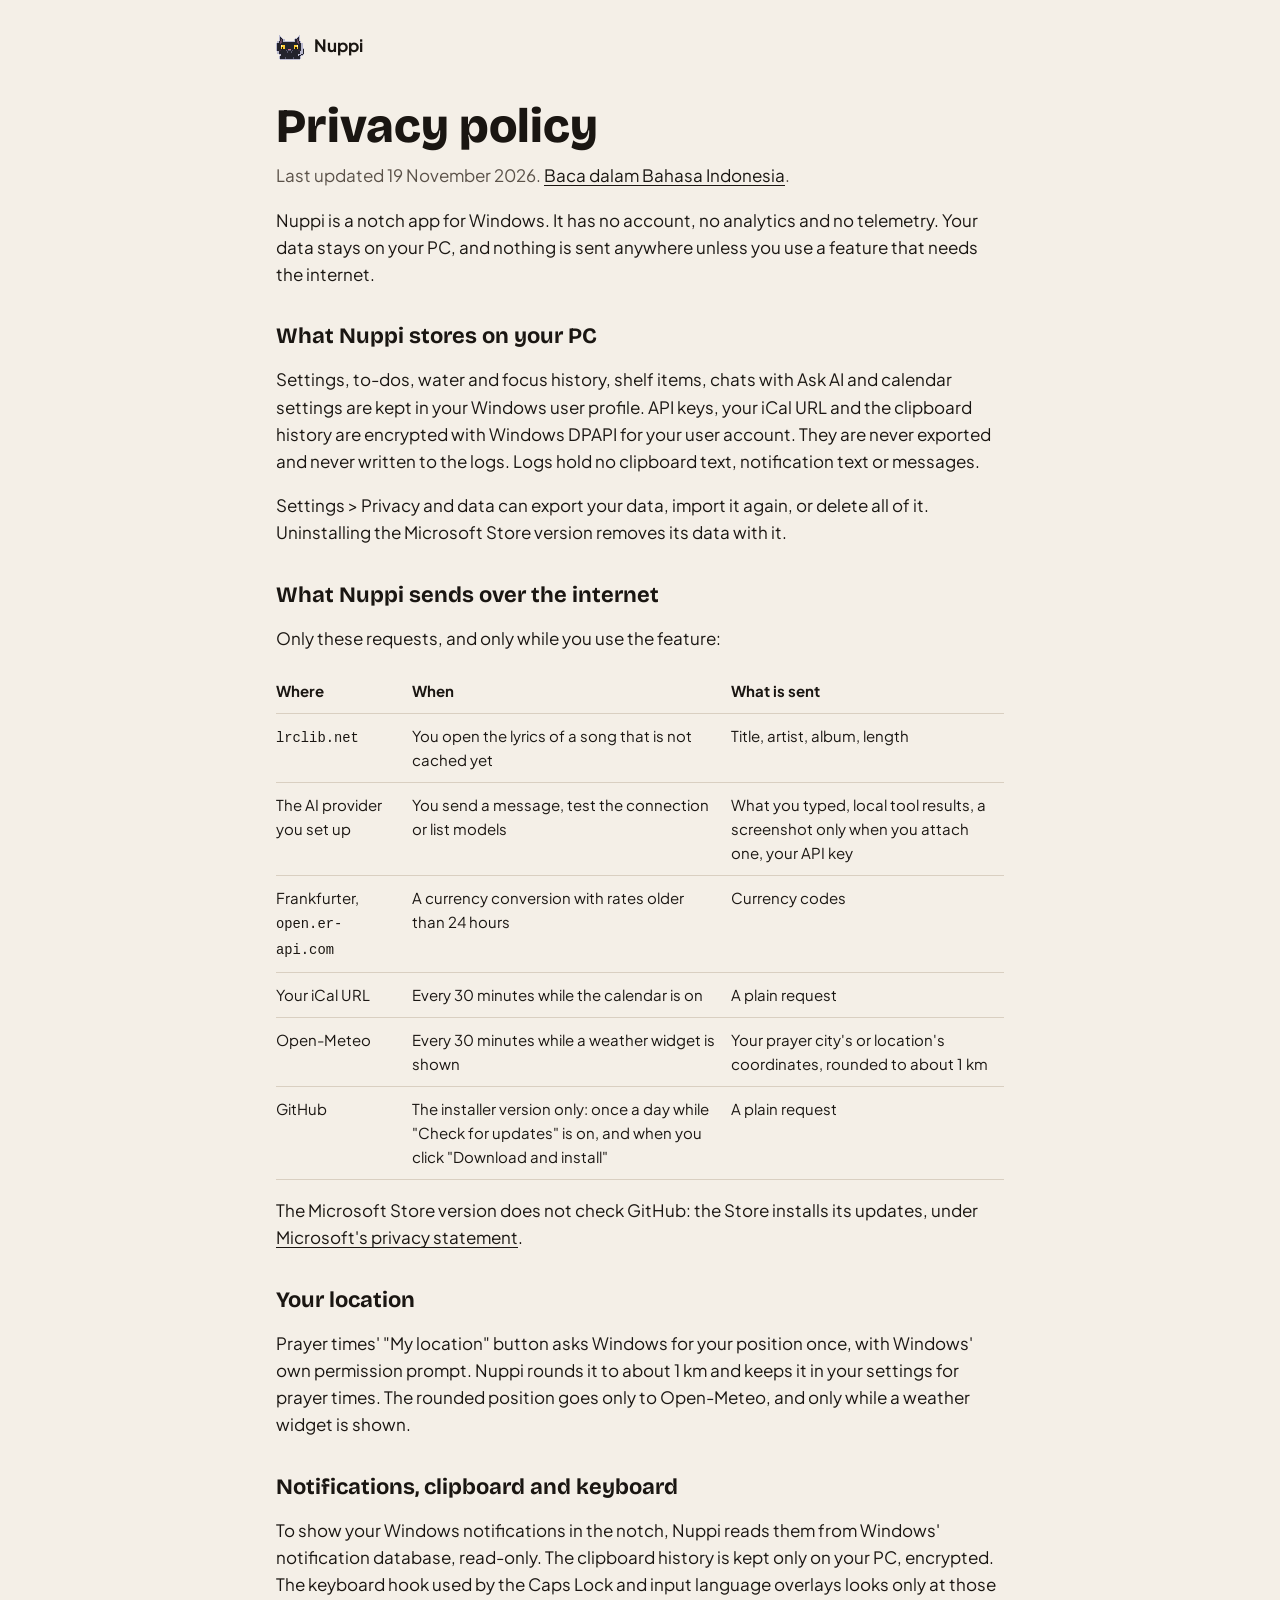
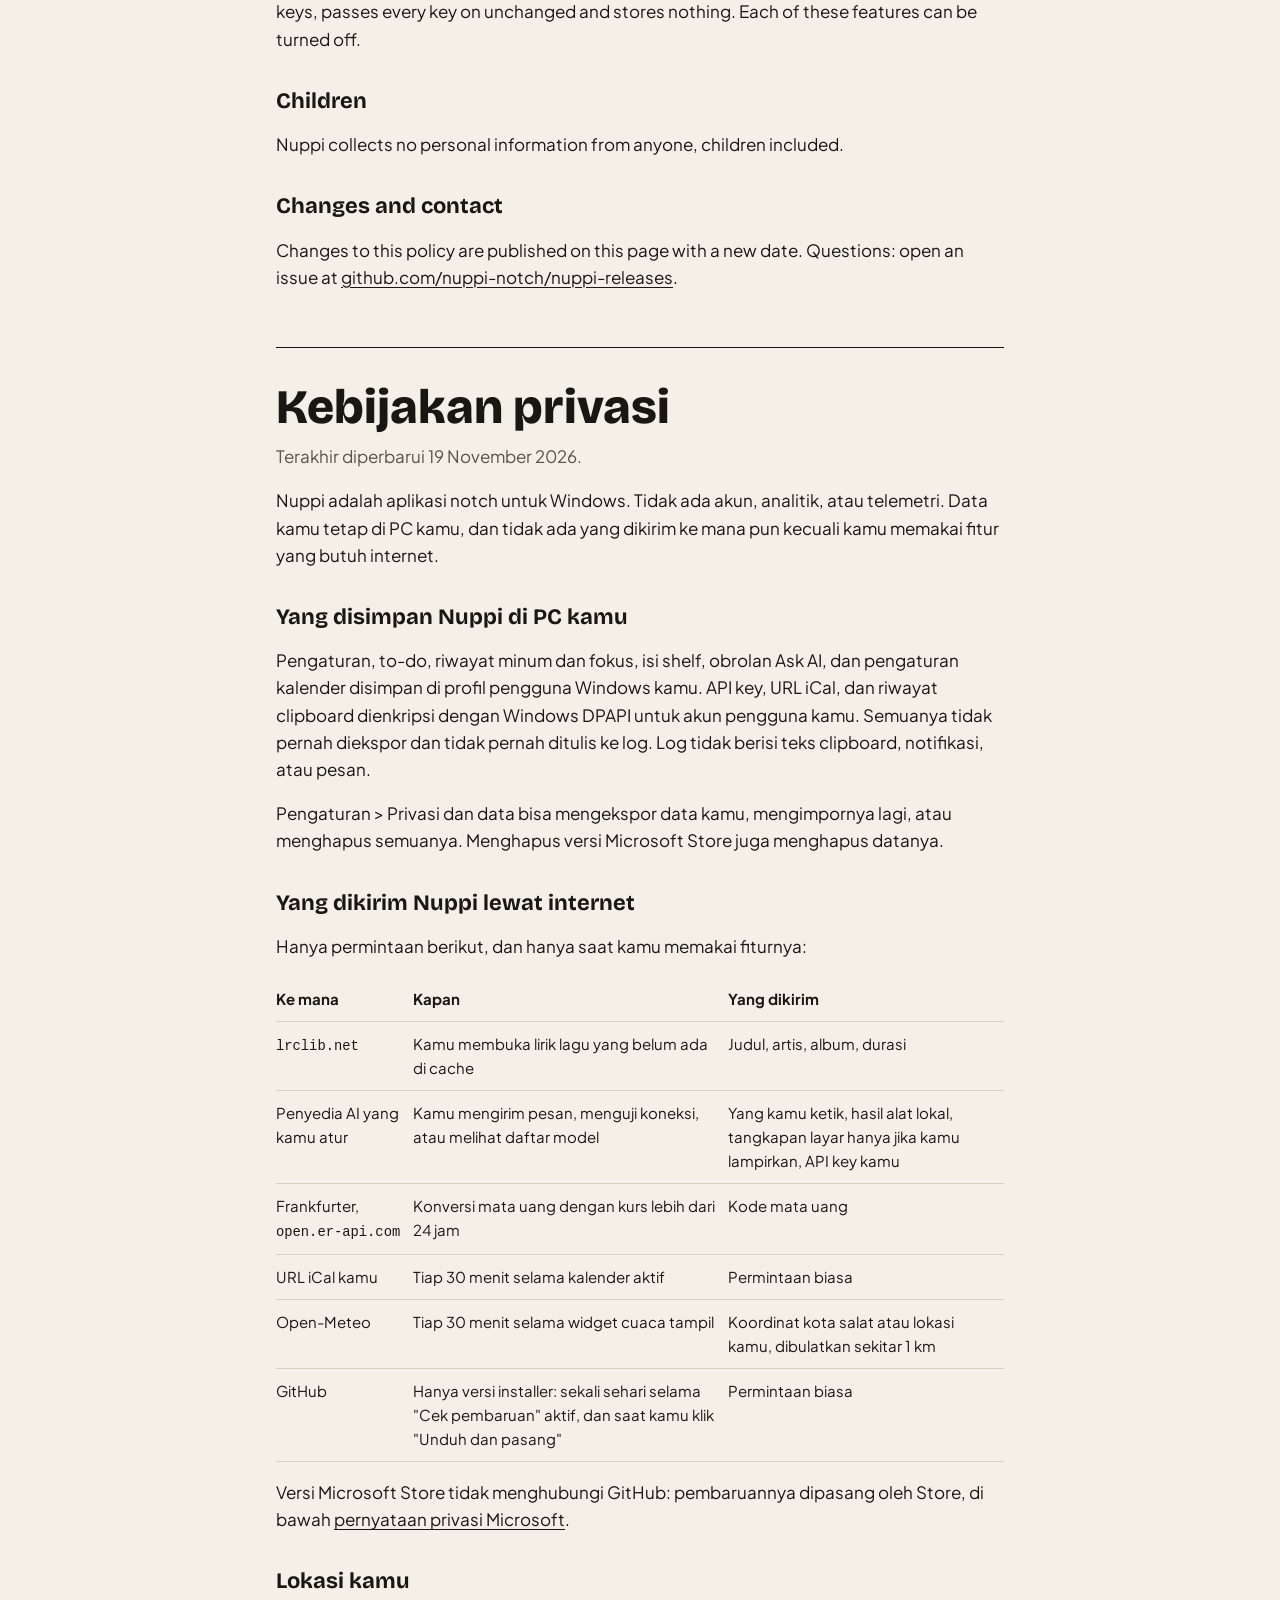
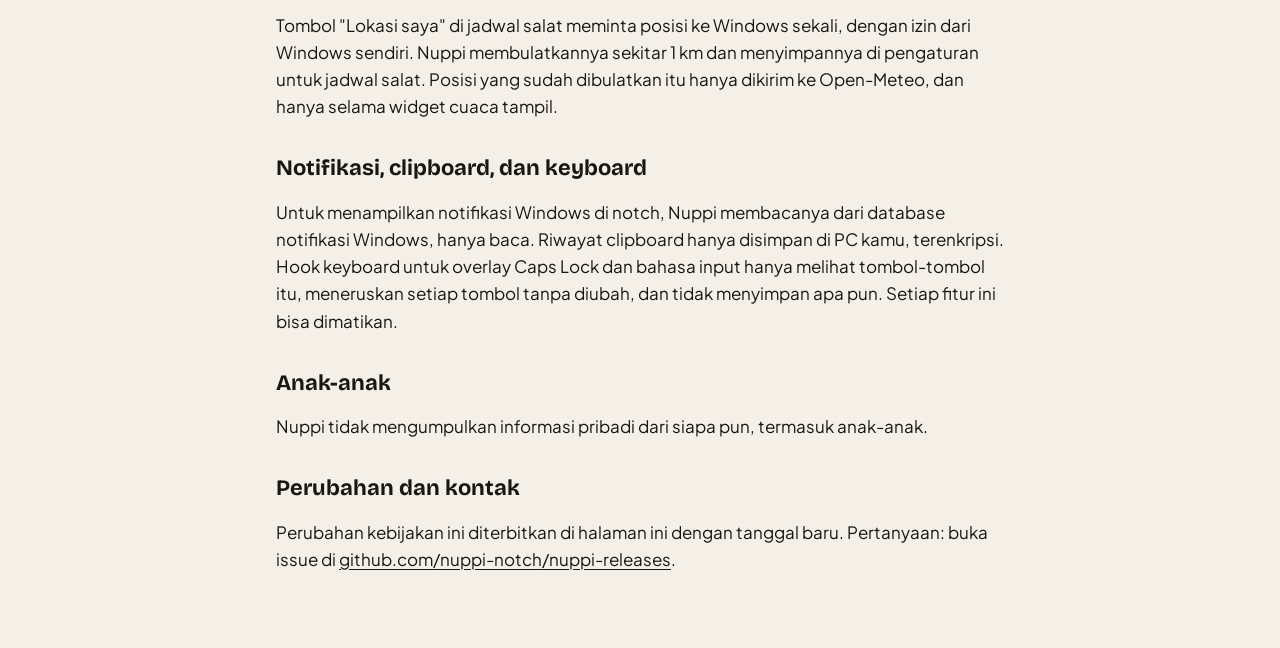
==== privacy.html @ ab1170e6 "site: privacy policy page" ====
<!doctype html>
<html lang="en">
<head>
  <meta charset="utf-8">
  <meta name="viewport" content="width=device-width, initial-scale=1">
  <title>Nuppi privacy policy</title>
  <meta name="description" content="What Nuppi stores on your PC and what it sends over the internet. No account, no analytics, no telemetry.">
  <meta name="theme-color" content="#F4EFE7">
  <link rel="canonical" href="https://nuppi-notch.github.io/privacy.html">
  <link rel="icon" type="image/png" sizes="32x32" href="media/favicon-32.png">
  <link rel="preconnect" href="https://fonts.googleapis.com">
  <link rel="preconnect" href="https://fonts.gstatic.com" crossorigin>
  <link href="https://fonts.googleapis.com/css2?family=Bricolage+Grotesque:opsz,wght@12..96,600;12..96,800&family=Plus+Jakarta+Sans:wght@400;500;700&display=swap" rel="stylesheet">
  <style>
    :root { --paper: #f4efe7; --ink: #1a1612; --muted: #5b5249; --line: #d9cfc1; }
    * { box-sizing: border-box; }
    body { margin: 0; background: var(--paper); color: var(--ink); font: 400 17px/1.6 "Plus Jakarta Sans", system-ui, sans-serif; }
    main { max-width: 760px; margin: 0 auto; padding: 32px 16px 64px; }
    a { color: var(--ink); text-underline-offset: 3px; }
    .home { display: inline-flex; align-items: center; gap: 10px; font-weight: 700; text-decoration: none; }
    .home img { image-rendering: pixelated; }
    h1, h2 { font-family: "Bricolage Grotesque", system-ui, sans-serif; line-height: 1.15; }
    h1 { font-size: clamp(32px, 6vw, 48px); font-weight: 800; margin: 32px 0 8px; }
    h2 { font-size: 22px; font-weight: 700; margin: 36px 0 8px; }
    .meta { color: var(--muted); margin: 0 0 8px; }
    .table { overflow-x: auto; }
    table { width: 100%; border-collapse: collapse; font-size: 15px; min-width: 520px; }
    th, td { text-align: left; vertical-align: top; padding: 10px 12px 10px 0; border-bottom: 1px solid var(--line); }
    th { font-weight: 700; }
    code { font-size: 0.92em; }
    hr { border: 0; border-top: 1.5px solid var(--ink); margin: 56px 0 0; }
  </style>
</head>
<body>
  <main>
    <a class="home" href="./"><img src="media/icon.png" alt="" width="28" height="28">Nuppi</a>

    <article lang="en">
      <h1>Privacy policy</h1>
      <p class="meta">Last updated 19 November 2026. <a href="#id">Baca dalam Bahasa Indonesia</a>.</p>
      <p>Nuppi is a notch app for Windows. It has no account, no analytics and no telemetry. Your data stays on your PC, and nothing is sent anywhere unless you use a feature that needs the internet.</p>

      <h2>What Nuppi stores on your PC</h2>
      <p>Settings, to-dos, water and focus history, shelf items, chats with Ask AI and calendar settings are kept in your Windows user profile. API keys, your iCal URL and the clipboard history are encrypted with Windows DPAPI for your user account. They are never exported and never written to the logs. Logs hold no clipboard text, notification text or messages.</p>
      <p>Settings &gt; Privacy and data can export your data, import it again, or delete all of it. Uninstalling the Microsoft Store version removes its data with it.</p>

      <h2>What Nuppi sends over the internet</h2>
      <p>Only these requests, and only while you use the feature:</p>
      <div class="table">
        <table>
          <thead><tr><th>Where</th><th>When</th><th>What is sent</th></tr></thead>
          <tbody>
            <tr><td><code>lrclib.net</code></td><td>You open the lyrics of a song that is not cached yet</td><td>Title, artist, album, length</td></tr>
            <tr><td>The AI provider you set up</td><td>You send a message, test the connection or list models</td><td>What you typed, local tool results, a screenshot only when you attach one, your API key</td></tr>
            <tr><td>Frankfurter, <code>open.er-api.com</code></td><td>A currency conversion with rates older than 24 hours</td><td>Currency codes</td></tr>
            <tr><td>Your iCal URL</td><td>Every 30 minutes while the calendar is on</td><td>A plain request</td></tr>
            <tr><td>Open-Meteo</td><td>Every 30 minutes while a weather widget is shown</td><td>Your prayer city's or location's coordinates, rounded to about 1 km</td></tr>
            <tr><td>GitHub</td><td>The installer version only: once a day while "Check for updates" is on, and when you click "Download and install"</td><td>A plain request</td></tr>
          </tbody>
        </table>
      </div>
      <p>The Microsoft Store version does not check GitHub: the Store installs its updates, under <a href="https://privacy.microsoft.com/privacystatement">Microsoft's privacy statement</a>.</p>

      <h2>Your location</h2>
      <p>Prayer times' "My location" button asks Windows for your position once, with Windows' own permission prompt. Nuppi rounds it to about 1 km and keeps it in your settings for prayer times. The rounded position goes only to Open-Meteo, and only while a weather widget is shown.</p>

      <h2>Notifications, clipboard and keyboard</h2>
      <p>To show your Windows notifications in the notch, Nuppi reads them from Windows' notification database, read-only. The clipboard history is kept only on your PC, encrypted. The keyboard hook used by the Caps Lock and input language overlays looks only at those keys, passes every key on unchanged and stores nothing. Each of these features can be turned off.</p>

      <h2>Children</h2>
      <p>Nuppi collects no personal information from anyone, children included.</p>

      <h2>Changes and contact</h2>
      <p>Changes to this policy are published on this page with a new date. Questions: open an issue at <a href="https://github.com/nuppi-notch/nuppi-releases/issues">github.com/nuppi-notch/nuppi-releases</a>.</p>
    </article>

    <hr>

    <article lang="id" id="id">
      <h1>Kebijakan privasi</h1>
      <p class="meta">Terakhir diperbarui 19 November 2026.</p>
      <p>Nuppi adalah aplikasi notch untuk Windows. Tidak ada akun, analitik, atau telemetri. Data kamu tetap di PC kamu, dan tidak ada yang dikirim ke mana pun kecuali kamu memakai fitur yang butuh internet.</p>

      <h2>Yang disimpan Nuppi di PC kamu</h2>
      <p>Pengaturan, to-do, riwayat minum dan fokus, isi shelf, obrolan Ask AI, dan pengaturan kalender disimpan di profil pengguna Windows kamu. API key, URL iCal, dan riwayat clipboard dienkripsi dengan Windows DPAPI untuk akun pengguna kamu. Semuanya tidak pernah diekspor dan tidak pernah ditulis ke log. Log tidak berisi teks clipboard, notifikasi, atau pesan.</p>
      <p>Pengaturan &gt; Privasi dan data bisa mengekspor data kamu, mengimpornya lagi, atau menghapus semuanya. Menghapus versi Microsoft Store juga menghapus datanya.</p>

      <h2>Yang dikirim Nuppi lewat internet</h2>
      <p>Hanya permintaan berikut, dan hanya saat kamu memakai fiturnya:</p>
      <div class="table">
        <table>
          <thead><tr><th>Ke mana</th><th>Kapan</th><th>Yang dikirim</th></tr></thead>
          <tbody>
            <tr><td><code>lrclib.net</code></td><td>Kamu membuka lirik lagu yang belum ada di cache</td><td>Judul, artis, album, durasi</td></tr>
            <tr><td>Penyedia AI yang kamu atur</td><td>Kamu mengirim pesan, menguji koneksi, atau melihat daftar model</td><td>Yang kamu ketik, hasil alat lokal, tangkapan layar hanya jika kamu lampirkan, API key kamu</td></tr>
            <tr><td>Frankfurter, <code>open.er-api.com</code></td><td>Konversi mata uang dengan kurs lebih dari 24 jam</td><td>Kode mata uang</td></tr>
            <tr><td>URL iCal kamu</td><td>Tiap 30 menit selama kalender aktif</td><td>Permintaan biasa</td></tr>
            <tr><td>Open-Meteo</td><td>Tiap 30 menit selama widget cuaca tampil</td><td>Koordinat kota salat atau lokasi kamu, dibulatkan sekitar 1 km</td></tr>
            <tr><td>GitHub</td><td>Hanya versi installer: sekali sehari selama "Cek pembaruan" aktif, dan saat kamu klik "Unduh dan pasang"</td><td>Permintaan biasa</td></tr>
          </tbody>
        </table>
      </div>
      <p>Versi Microsoft Store tidak menghubungi GitHub: pembaruannya dipasang oleh Store, di bawah <a href="https://privacy.microsoft.com/privacystatement">pernyataan privasi Microsoft</a>.</p>

      <h2>Lokasi kamu</h2>
      <p>Tombol "Lokasi saya" di jadwal salat meminta posisi ke Windows sekali, dengan izin dari Windows sendiri. Nuppi membulatkannya sekitar 1 km dan menyimpannya di pengaturan untuk jadwal salat. Posisi yang sudah dibulatkan itu hanya dikirim ke Open-Meteo, dan hanya selama widget cuaca tampil.</p>

      <h2>Notifikasi, clipboard, dan keyboard</h2>
      <p>Untuk menampilkan notifikasi Windows di notch, Nuppi membacanya dari database notifikasi Windows, hanya baca. Riwayat clipboard hanya disimpan di PC kamu, terenkripsi. Hook keyboard untuk overlay Caps Lock dan bahasa input hanya melihat tombol-tombol itu, meneruskan setiap tombol tanpa diubah, dan tidak menyimpan apa pun. Setiap fitur ini bisa dimatikan.</p>

      <h2>Anak-anak</h2>
      <p>Nuppi tidak mengumpulkan informasi pribadi dari siapa pun, termasuk anak-anak.</p>

      <h2>Perubahan dan kontak</h2>
      <p>Perubahan kebijakan ini diterbitkan di halaman ini dengan tanggal baru. Pertanyaan: buka issue di <a href="https://github.com/nuppi-notch/nuppi-releases/issues">github.com/nuppi-notch/nuppi-releases</a>.</p>
    </article>
  </main>
</body>
</html>
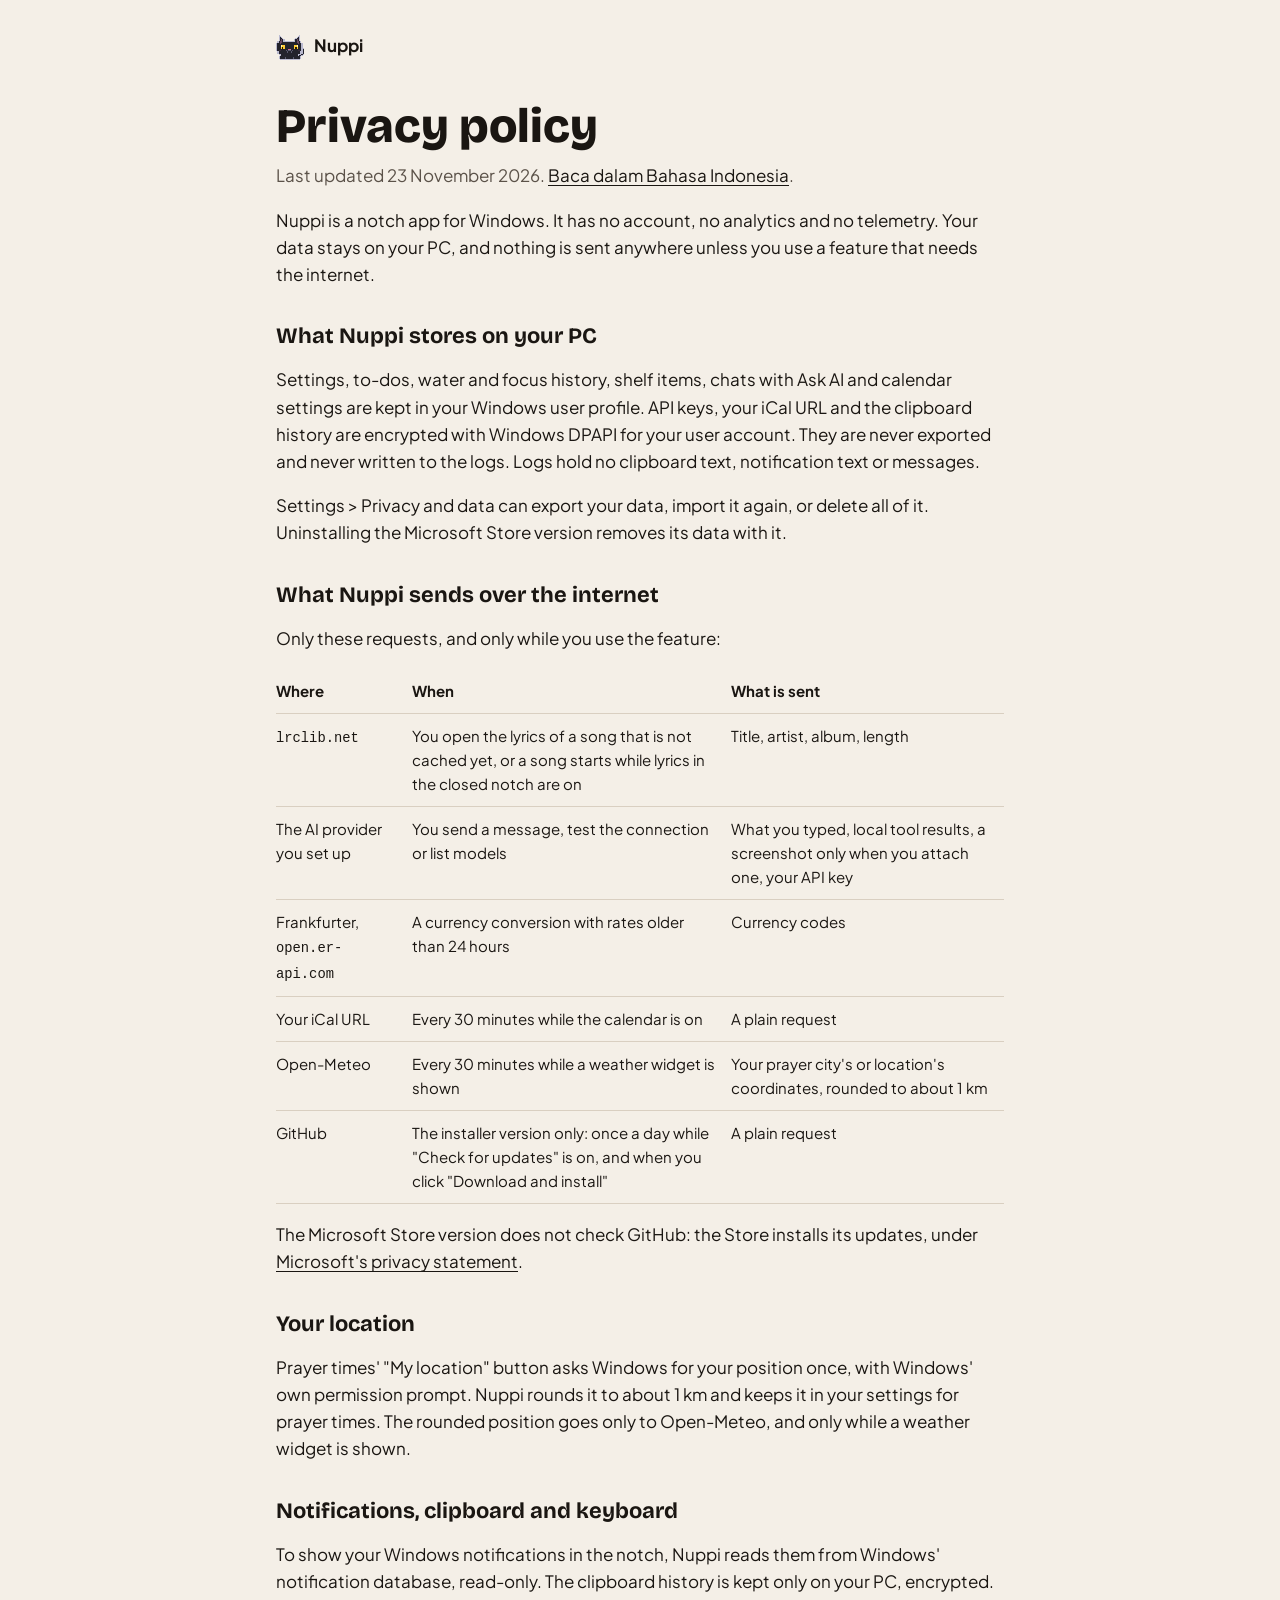
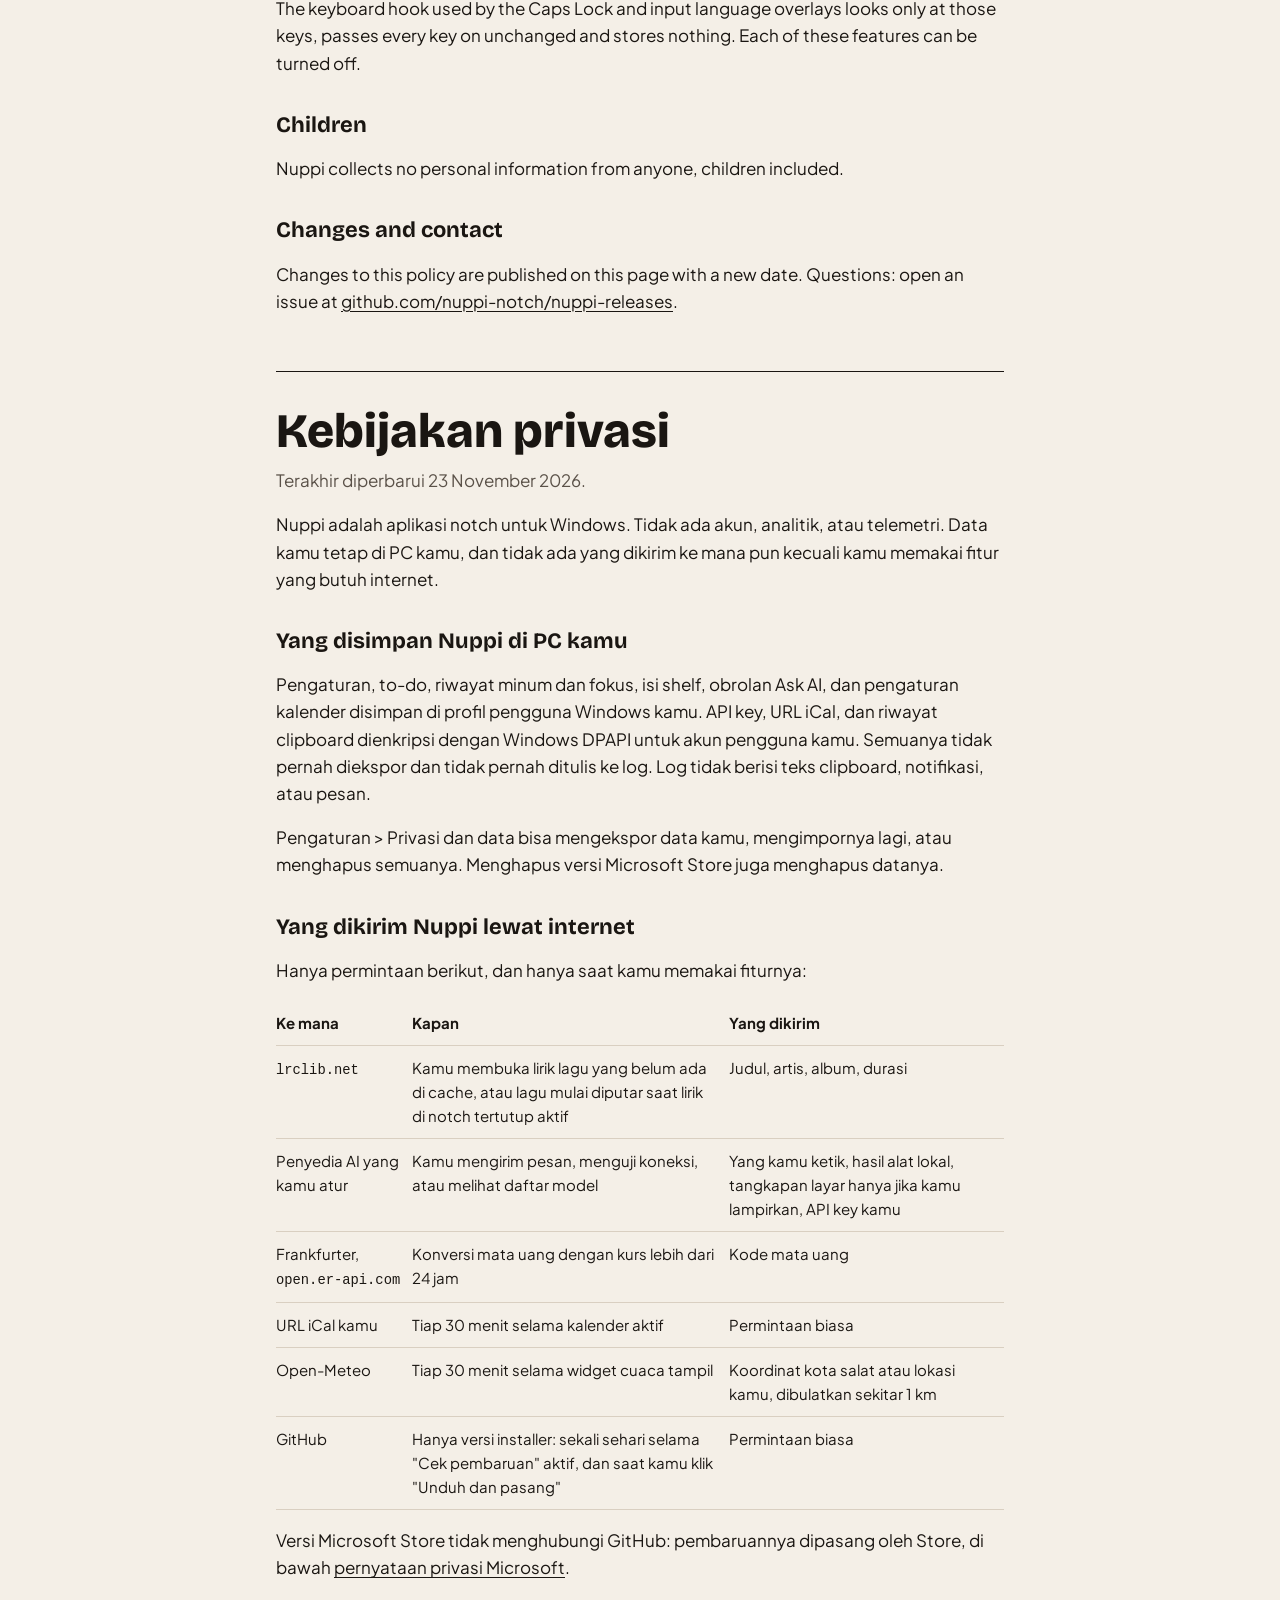
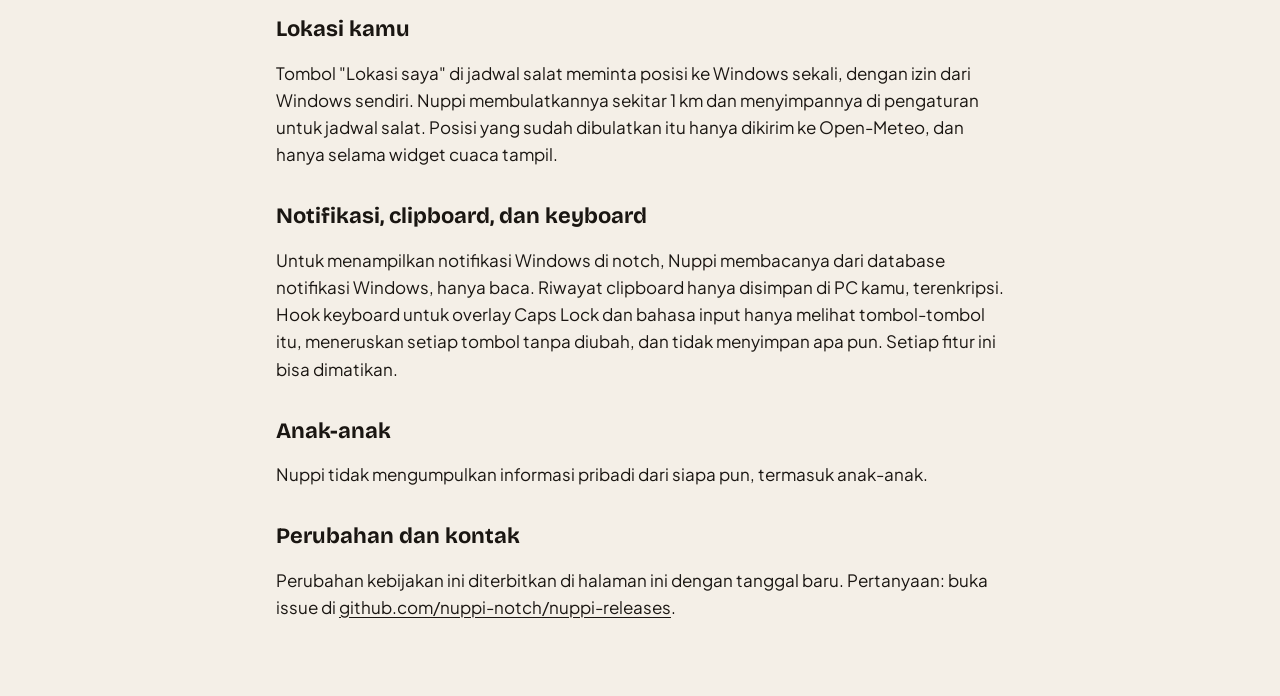
==== commit 47de7437: "site: Microsoft Store badge, lyrics in the closed notch" ====
--- a/privacy.html
+++ b/privacy.html
@@ -37,7 +37,7 @@
 
     <article lang="en">
       <h1>Privacy policy</h1>
-      <p class="meta">Last updated 19 November 2026. <a href="#id">Baca dalam Bahasa Indonesia</a>.</p>
+      <p class="meta">Last updated 23 November 2026. <a href="#id">Baca dalam Bahasa Indonesia</a>.</p>
       <p>Nuppi is a notch app for Windows. It has no account, no analytics and no telemetry. Your data stays on your PC, and nothing is sent anywhere unless you use a feature that needs the internet.</p>
 
       <h2>What Nuppi stores on your PC</h2>
@@ -50,7 +50,7 @@
         <table>
           <thead><tr><th>Where</th><th>When</th><th>What is sent</th></tr></thead>
           <tbody>
-            <tr><td><code>lrclib.net</code></td><td>You open the lyrics of a song that is not cached yet</td><td>Title, artist, album, length</td></tr>
+            <tr><td><code>lrclib.net</code></td><td>You open the lyrics of a song that is not cached yet, or a song starts while lyrics in the closed notch are on</td><td>Title, artist, album, length</td></tr>
             <tr><td>The AI provider you set up</td><td>You send a message, test the connection or list models</td><td>What you typed, local tool results, a screenshot only when you attach one, your API key</td></tr>
             <tr><td>Frankfurter, <code>open.er-api.com</code></td><td>A currency conversion with rates older than 24 hours</td><td>Currency codes</td></tr>
             <tr><td>Your iCal URL</td><td>Every 30 minutes while the calendar is on</td><td>A plain request</td></tr>
@@ -78,7 +78,7 @@
 
     <article lang="id" id="id">
       <h1>Kebijakan privasi</h1>
-      <p class="meta">Terakhir diperbarui 19 November 2026.</p>
+      <p class="meta">Terakhir diperbarui 23 November 2026.</p>
       <p>Nuppi adalah aplikasi notch untuk Windows. Tidak ada akun, analitik, atau telemetri. Data kamu tetap di PC kamu, dan tidak ada yang dikirim ke mana pun kecuali kamu memakai fitur yang butuh internet.</p>
 
       <h2>Yang disimpan Nuppi di PC kamu</h2>
@@ -91,7 +91,7 @@
         <table>
           <thead><tr><th>Ke mana</th><th>Kapan</th><th>Yang dikirim</th></tr></thead>
           <tbody>
-            <tr><td><code>lrclib.net</code></td><td>Kamu membuka lirik lagu yang belum ada di cache</td><td>Judul, artis, album, durasi</td></tr>
+            <tr><td><code>lrclib.net</code></td><td>Kamu membuka lirik lagu yang belum ada di cache, atau lagu mulai diputar saat lirik di notch tertutup aktif</td><td>Judul, artis, album, durasi</td></tr>
             <tr><td>Penyedia AI yang kamu atur</td><td>Kamu mengirim pesan, menguji koneksi, atau melihat daftar model</td><td>Yang kamu ketik, hasil alat lokal, tangkapan layar hanya jika kamu lampirkan, API key kamu</td></tr>
             <tr><td>Frankfurter, <code>open.er-api.com</code></td><td>Konversi mata uang dengan kurs lebih dari 24 jam</td><td>Kode mata uang</td></tr>
             <tr><td>URL iCal kamu</td><td>Tiap 30 menit selama kalender aktif</td><td>Permintaan biasa</td></tr>
